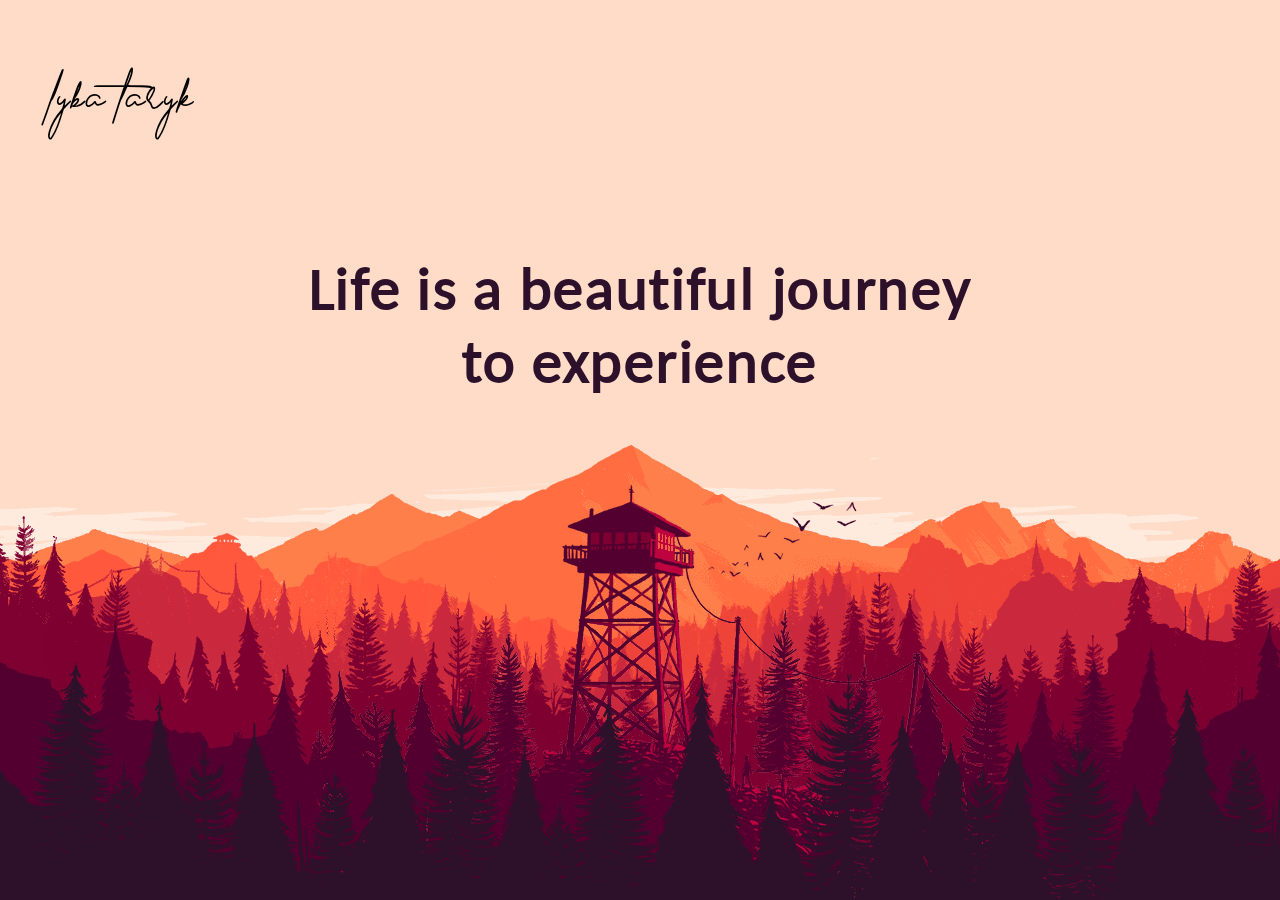
==== index.html @ b6d6f56d "WEEEEEEEEHOOOOOOOOO" ====
<!DOCTYPE html>
<html lang="en">
<head>
    <meta charset="UTF-8">
    <meta http-equiv="X-UA-Compatible" content="IE=edge">
    <meta name="viewport" content="width=device-width, initial-scale=1.0">
    <title>Laiba Tariq</title>
    <link rel="stylesheet" href="css1.css">
</head>
<body>
    <h1 class="name">lyba taryk</h1>
    <div class="parallax">
        <div class="parallax__layer parallax__layer__0">
            <div class="text">
                <h1 class="heading">Life is a beautiful journey <br>to experience</h1>
            </div>
            <img src="layer_0.png"/>
        </div>
        <div class="parallax__layer parallax__layer__1">
            <img src="layer_1.png" />
        </div>
        <div class="parallax__layer parallax__layer__2">
            <img src="layer_2.png" />
        </div>
        <div class="parallax__layer parallax__layer__3">
            <img src="layer_3.png" />
        </div>
        <div class="parallax__layer parallax__layer__4">
            <img src="layer_4.png" />
        </div>
        <div class="parallax__layer parallax__layer__5">
            <img src="layer_5.png" />
        </div>
        <div class="parallax__layer parallax__layer__6">
            <img src="layer_6.png" />
        </div>
        <div class="parallax__cover">
            <div class="text">
                <h1 style="color: white;margin-top:400px;" class="heading">but mental illnesses can blind your reality</h1>
                <div id="info">
                    <p>It is reported that <span style="color: #ee4339;">one in five</span> adults are battling a mental disorder. Yet only 25% of the affected population is receiving treatment. <br>
                    <br>This means that 1 billion undiagnosed or untreated patients are unable to function or enjoy life. We're here to change that.
                    </p>
                </div>    
            </div>
        </div>
    </div>
</body>
</html>
---- css1.css ----
body {
  overflow-y: hidden;
}
* {
  box-sizing: border-box;
  -webkit-user-select: none;
     -moz-user-select: none;
      -ms-user-select: none;
          user-select: none;
}
@font-face {
  font-family: "basic";
  src: url(fonts/basic.ttf);
}
@font-face {
  font-family: "h1font";
  src: url(fonts/font1.ttf);
}
@font-face {
  font-family: "buttons";
  src: url(fonts/nav.ttf);
}
html, body {
  background-color: #FEDCC8;
}
.name {
  font-family: "h1font";
  font-size: 70px;
  letter-spacing: 2px;
  font-weight: 400;
  top: 5px;
  left: 50px;
  position: absolute;
}
.text {
  width: 100vw;
  position: absolute;
  right: 0;
  z-index: 10;
  pointer-events: none;
}
.heading {
  font-size: 60px;
  color:#2D112B;
  font-family: "basic";
  letter-spacing: 1.7px;
  text-align: center;
  font-weight: 600;
  position: relative;
  white-space: nowrap;
  z-index: 2;
  pointer-events: none;
  margin-top: calc(30vh - 12px)
}
#info {
  width: 700px;
  height:600px;
  position:relative;
  margin-top: 50px;
  margin-left: 200px;
  padding:10px;
  overflow: hidden;
  z-index: 10;
  color: white;
  font-family: "basic";
  letter-spacing: 1.7px;
  font-size: 40px;
  font-weight: 700;
}
.parallax {
  perspective: 100px;
  height: 100vh;
  overflow-x: hidden;
  overflow-y: scroll;
  position: absolute;
  top: 0;
  left: 50%;
  right: 0;
  bottom: 0;
  margin-left: -1500px;
}
.parallax__layer {
  position: absolute;
  top: 0;
  right: 0;
  bottom: 0;
  left: 0;
}
.parallax__layer img {
  display: block;
  position: absolute;
  bottom: 0;
}
.parallax__cover {
  background: linear-gradient(to top, rgb(10, 10, 27) 40%, #2D112B 100%);
  display: block;
  position: absolute;
  top: 100%;
  left: 0;
  right: 0;
  height: 1200px;
  z-index: 9;
}
.parallax__layer__0 {
  transform: translateZ(-300px) scale(4);
}
.parallax__layer__1 {
  transform: translateZ(-250px) scale(3.5);
}
.parallax__layer__2 {
  transform: translateZ(-200px) scale(3);
}
.parallax__layer__3 {
  transform: translateZ(-150px) scale(2.5);
}
.parallax__layer__4 {
  transform: translateZ(-100px) scale(2);
}
.parallax__layer__5 {
  transform: translateZ(-50px) scale(1.5);
}
.parallax__layer__6 {
  transform: translateZ(0px) scale(1);
}
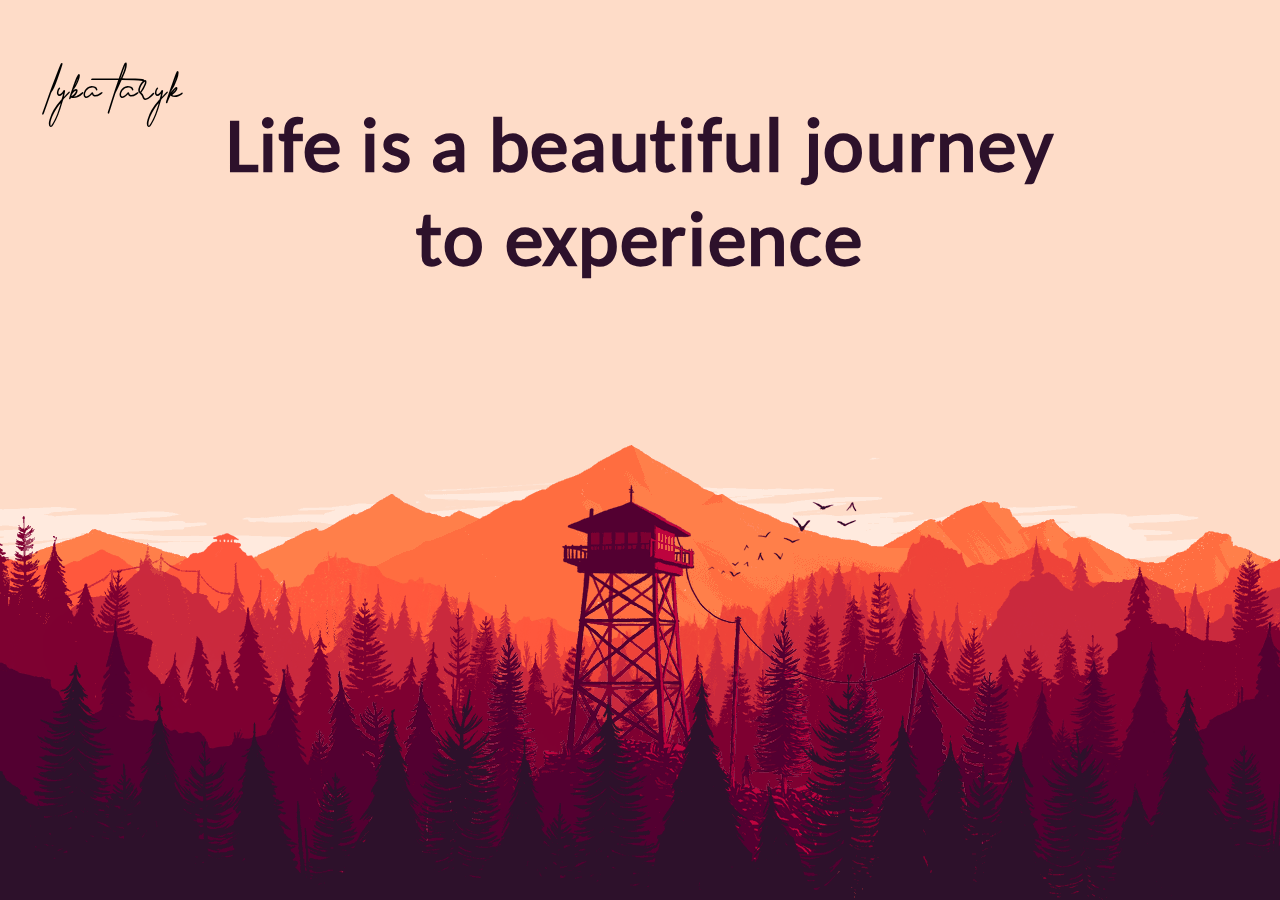
==== commit f4a745ea: "may have deleted more code than I added" ====
--- a/index.html
+++ b/index.html
@@ -36,12 +36,20 @@
         </div>
         <div class="parallax__cover">
             <div class="text">
-                <h1 style="color: white;margin-top:400px;" class="heading">but mental illnesses can blind your reality</h1>
+                <h1 style="color: white;margin-top:400px;" class="heading">but mental illnesses<br>can blind your reality</h1>
                 <div id="info">
                     <p>It is reported that <span style="color: #ee4339;">one in five</span> adults are battling a mental disorder. Yet only 25% of the affected population is receiving treatment. <br>
                     <br>This means that 1 billion undiagnosed or untreated patients are unable to function or enjoy life. We're here to change that.
                     </p>
-                </div>    
+                </div> 
+                <div id="nav">
+                    <ul>
+                    <li><a href="#">Read more!</a></li>
+                    <li><a href="therapist.html">Find a therapist</a></li>
+                    <li><a href="support.html">Support our cause</a></li>
+                    <li><a href="#">Resources</a></li>
+                    </ul>
+                </div>   
             </div>
         </div>
     </div>
--- a/css1.css
+++ b/css1.css
@@ -3,10 +3,6 @@
 }
 * {
   box-sizing: border-box;
-  -webkit-user-select: none;
-     -moz-user-select: none;
-      -ms-user-select: none;
-          user-select: none;
 }
 @font-face {
   font-family: "basic";
@@ -25,10 +21,10 @@
 }
 .name {
   font-family: "h1font";
-  font-size: 70px;
+  font-size: 5vw;
   letter-spacing: 2px;
   font-weight: 400;
-  top: 5px;
+  top: 0.5vh;
   left: 50px;
   position: absolute;
 }
@@ -37,10 +33,9 @@
   position: absolute;
   right: 0;
   z-index: 10;
-  pointer-events: none;
 }
 .heading {
-  font-size: 60px;
+  font-size: 6vw;
   color:#2D112B;
   font-family: "basic";
   letter-spacing: 1.7px;
@@ -50,22 +45,66 @@
   white-space: nowrap;
   z-index: 2;
   pointer-events: none;
-  margin-top: calc(30vh - 12px)
+  margin-top: calc(13vh - 12px)
 }
 #info {
-  width: 700px;
-  height:600px;
+  width: 50vw;
+  height:550px;
   position:relative;
-  margin-top: 50px;
-  margin-left: 200px;
+  margin-top: 20px;
+  margin-left: 5vw;
   padding:10px;
-  overflow: hidden;
   z-index: 10;
   color: white;
   font-family: "basic";
   letter-spacing: 1.7px;
-  font-size: 40px;
+  font-size: 3vw;
   font-weight: 700;
+  display: inline-block;
+}
+#nav {
+  width: 30vw;
+  height:600px;
+  position:relative;
+  margin-right: 5vw;
+  z-index: 10;
+  color: white;
+  font-family: "basic";
+  letter-spacing: 1.7px;
+  font-size: 2vw;
+  font-weight: 700;
+  display: inline-block;
+  text-align: center;
+  vertical-align: top;
+}
+#nav ul li {
+  list-style: none;
+  text-align: center;
+  margin: 90px auto;
+  white-space: nowrap;
+}
+#nav ul li a{
+  text-decoration: none;
+  padding: 17px;
+  color: black;
+  font-family: "basic";
+  border: none;
+  border-radius: 41px;
+  background: #ee4339;
+  box-shadow: 26px 26px 52px #331917,
+              -26px -26px 52px #1f0e25;
+}
+#nav ul li a:hover {
+  border-radius: 41px;
+  background: linear-gradient(145deg, #d63c33, #ff483d);
+  box-shadow:  26px 26px 52px #b7342c,
+               -26px -26px 52px #3f1d4d;
+}
+#nav ul li a:active {
+  border-radius: 41px;
+  background: #ee4339;
+  box-shadow: inset 26px 26px 52px #b7342c,
+              inset -26px -26px 52px #ff5246;
 }
 .parallax {
   perspective: 100px;
@@ -98,7 +137,7 @@
   top: 100%;
   left: 0;
   right: 0;
-  height: 1200px;
+  height: calc(800px + 50vw);
   z-index: 9;
 }
 .parallax__layer__0 {
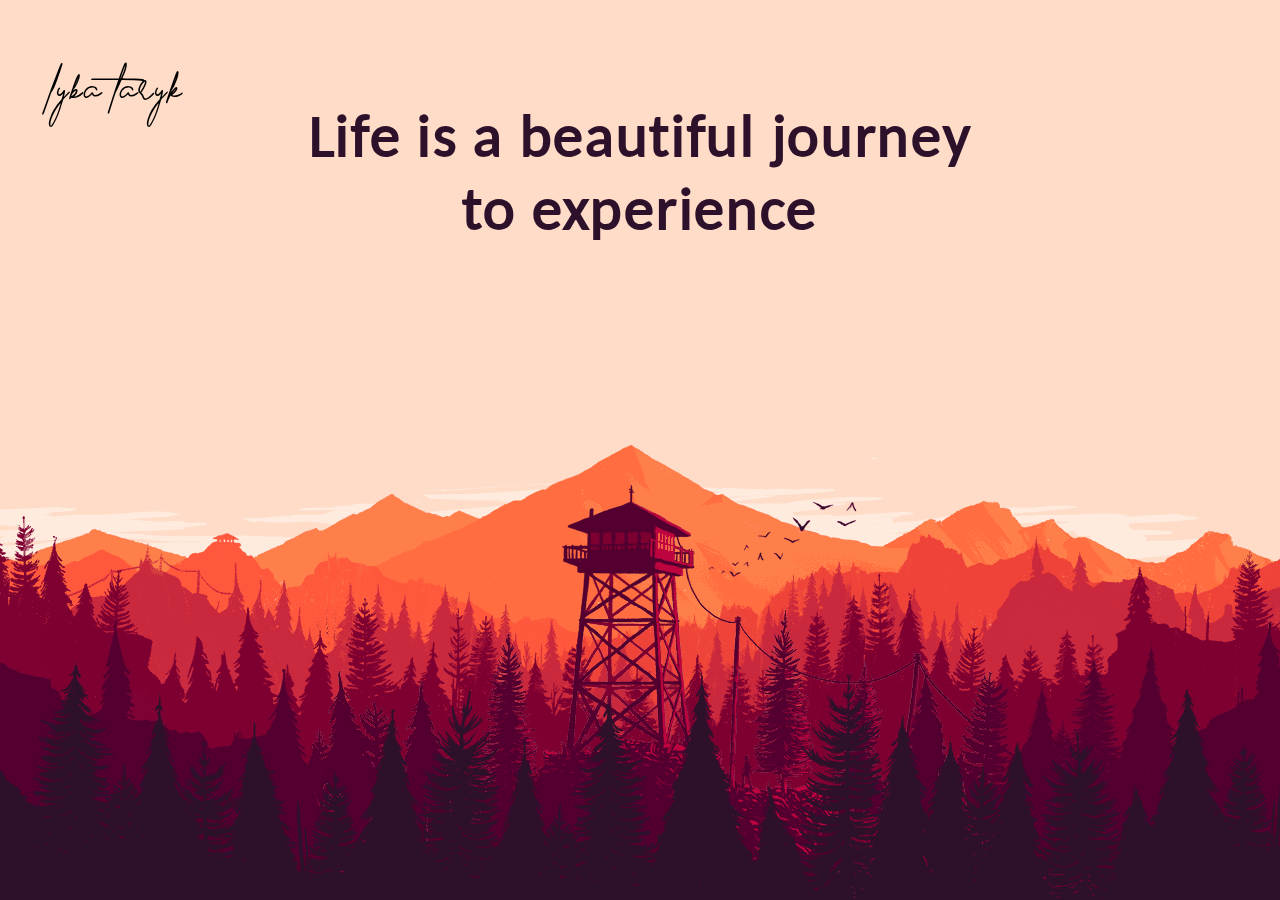
==== commit e4f2bc3e: "fina;" ====
--- a/index.html
+++ b/index.html
@@ -36,9 +36,9 @@
         </div>
         <div class="parallax__cover">
             <div class="text">
-                <h1 style="color: white;margin-top:400px;" class="heading">but mental illnesses<br>can blind your reality</h1>
+                <h1 style="color: white;margin-top:400px;" class="heading">but mental illnesses can blind <br>your reality</h1>
                 <div id="info">
-                    <p>It is reported that <span style="color: #ee4339;">one in five</span> adults are battling a mental disorder. Yet only 25% of the affected population is receiving treatment. <br>
+                    <p style="font-size: 30px;">It is reported that <span style="color: #ee4339;">one in five</span> adults are battling a mental disorder. Yet only 25% of the affected population is receiving treatment. <br>
                     <br>This means that 1 billion undiagnosed or untreated patients are unable to function or enjoy life. We're here to change that.
                     </p>
                 </div> 
--- a/css1.css
+++ b/css1.css
@@ -35,7 +35,7 @@
   z-index: 10;
 }
 .heading {
-  font-size: 6vw;
+  font-size: 60px;
   color:#2D112B;
   font-family: "basic";
   letter-spacing: 1.7px;
@@ -52,7 +52,7 @@
   height:550px;
   position:relative;
   margin-top: 20px;
-  margin-left: 5vw;
+  margin-left: 10vw;
   padding:10px;
   z-index: 10;
   color: white;
@@ -80,7 +80,7 @@
 #nav ul li {
   list-style: none;
   text-align: center;
-  margin: 90px auto;
+  margin: 65px auto;
   white-space: nowrap;
 }
 #nav ul li a{
@@ -160,4 +160,4 @@
 }
 .parallax__layer__6 {
   transform: translateZ(0px) scale(1);
-}+}
